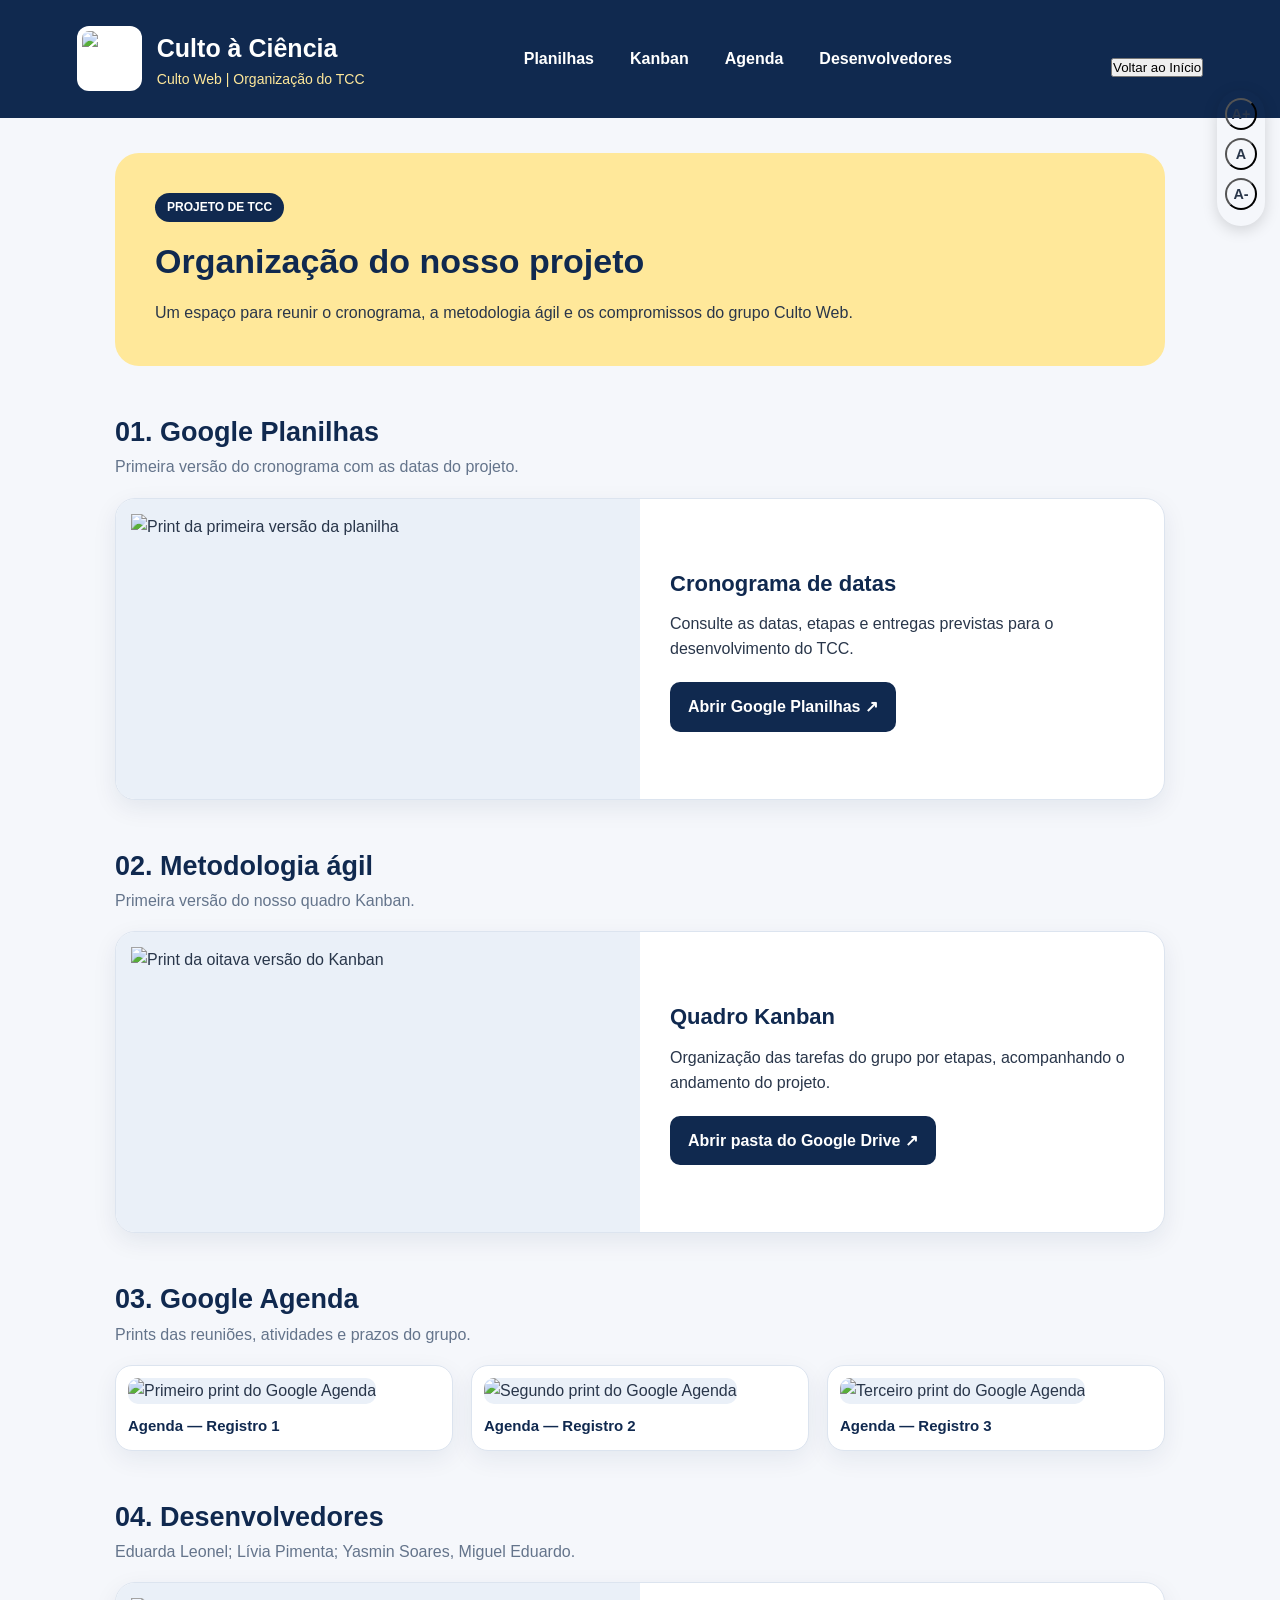
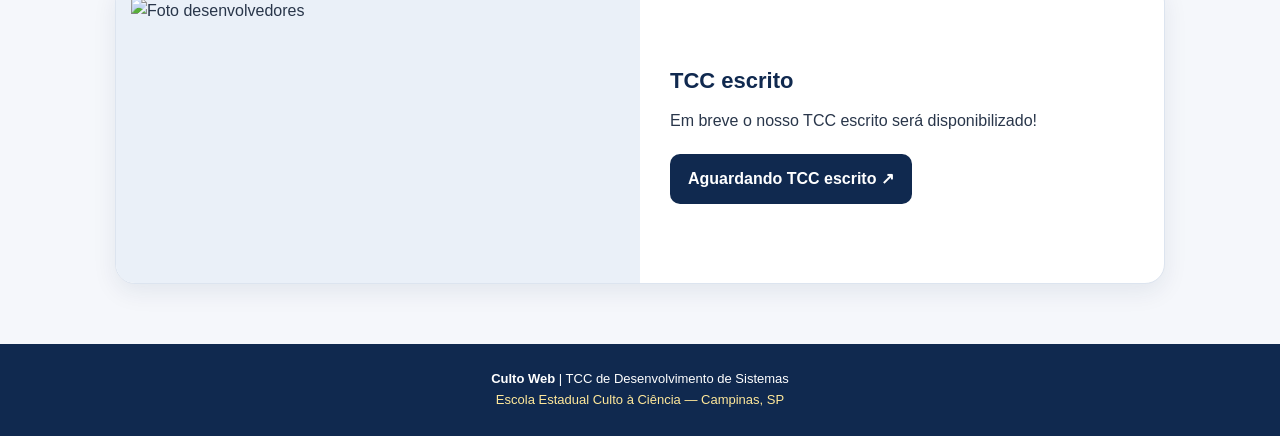
==== ds.html @ 795684e3 "Add files via upload Criação da pasta ds.html" ====
<!DOCTYPE html>
<html lang="pt-BR">
<head>
    <meta charset="UTF-8">
    <meta name="viewport" content="width=device-width, initial-scale=1.0">
    <title>Culto Web | Organização do TCC</title>
    <link rel="stylesheet" href="ds.css">
</head>
<body> 


    
    <!-- BARRA FLUTUANTE DE ACESSIBILIDADE -->
    <div class="accessibility-floating" aria-label="Controles de Acessibilidade">
        <button id="btn-aumentar-fonte" class="accessibility-floating__btn" title="Aumentar texto">A+</button>
        <button id="btn-restaurar-fonte" class="accessibility-floating__btn" title="Restaurar tamanho">A</button>
        <button id="btn-diminuir-fonte" class="accessibility-floating__btn" title="Diminuir texto">A-</button>
            <i class="fas fa-adjust"></i>
        </button>
    </div>
    
 
    <header>
        
        <div class="identidade">
            <!-- Coloque o símbolo da escola na pasta imagens -->
            <img src="portifólio/simbolo-escola.png"
                 alt="Símbolo da Escola Culto à Ciência"
                 class="logo">
 
            <div>
                <h1>Culto à Ciência</h1>
                <p>Culto Web | Organização do TCC</p>
            </div>
        </div>
 
        <nav>
            <a href="#planilhas">Planilhas</a>
            <a href="#kanban">Kanban</a>
            <a href="#agenda">Agenda</a>
            <a href="#desenvolvedores">Desenvolvedores</a>
        </nav>
        <div class="container" style="margin-top: 2rem; margin-bottom: 1rem; text-align: left;">
            <button onclick="window.location.href='index.html'" class="btn btn--primary" style="cursor: pointer;">
                <i class="fas fa-arrow-left"></i> Voltar ao Início
            </button>
        </div>
    </header>
 
    <main>
        <section class="apresentacao">
            <span class="etiqueta">PROJETO DE TCC</span>
            <h2>Organização do nosso projeto</h2>
            <p>
                Um espaço para reunir o cronograma, a metodologia ágil
                e os compromissos do grupo Culto Web.
            </p>
        </section>
 
        <!-- SEÇÃO 1: GOOGLE PLANILHAS -->
        <section class="secao" id="planilhas">
            <h2>01. Google Planilhas</h2>
            <p>Primeira versão do cronograma com as datas do projeto.</p>
 
            <div class="cartao">
                <img src="portifólio/cronograma.png"
                     alt="Print da primeira versão da planilha"
                     class="imagem">
 
                <div class="conteudo">
                    <h3>Cronograma de datas</h3>
                    <p>
                        Consulte as datas, etapas e entregas previstas
                        para o desenvolvimento do TCC.
                    </p>
 
                    <a href="https://docs.google.com/spreadsheets/d/1FAldz8HzgShDDwXfo3PcqcvnW3nmd5qfmg3WvIGVex4/edit?usp=sharing%22"
                       target="_blank"
                       rel="noopener noreferrer"
                       class="botao">
                        Abrir Google Planilhas ↗
                    </a>
                </div>
            </div>
        </section>
 
        <!-- SEÇÃO 2: GOOGLE DRIVE E KANBAN -->
        <section class="secao" id="kanban">
            <h2>02. Metodologia ágil</h2>
            <p>Primeira versão do nosso quadro Kanban.</p>
 
            <div class="cartao">
                <img src="portifólio/V.8 (KANBAN).png"
                     alt="Print da oitava versão do Kanban"
                     class="imagem">
 
                <div class="conteudo">
                    <h3>Quadro Kanban</h3>
                    <p>
                        Organização das tarefas do grupo por etapas,
                        acompanhando o andamento do projeto.
                    </p>
 
                    <a href="https://drive.google.com/drive/folders/1br6POq3XODMYmQQPQ0upS9NXGHw7sFBl?usp=sharing"
                       target="_blank"
                       rel="noopener noreferrer"
                       class="botao">
                        Abrir pasta do Google Drive ↗
                    </a>
                </div>
            </div>
        </section>
 
        <!-- SEÇÃO 3: GOOGLE AGENDA -->
        <section class="secao" id="agenda">
            <h2>03. Google Agenda</h2>
            <p>Prints das reuniões, atividades e prazos do grupo.</p>
 
            <div class="galeria">
                <div class="cartao-agenda">
                    <img src="portifólio/agenda-1.png"
                         alt="Primeiro print do Google Agenda">
                    <h3>Agenda — Registro 1</h3>
                </div>
 
                <div class="cartao-agenda">
                    <img src="portifólio/agenda-2.png"
                         alt="Segundo print do Google Agenda">
                    <h3>Agenda — Registro 2</h3>
                </div>
 
                <div class="cartao-agenda">
                    <img src="portifólio/agenda-3.png"
                         alt="Terceiro print do Google Agenda">
                    <h3>Agenda — Registro 3</h3>
                </div>
            </div>
        </section>
         <!-- SEÇÃO 4: DESENVOLVEDORES -->
         <section class="secao" id="desenvolvedores">
            <h2>04. Desenvolvedores</h2>
            <p>Eduarda Leonel; Lívia Pimenta; Yasmin Soares, Miguel Eduardo.</p>
 
            <div class="cartao">
                <img src="portifólio/nós.jpg"
                     alt="Foto desenvolvedores"
                     class="imagem">
 
                <div class="conteudo">
                    <h3>TCC escrito</h3>
                    <p>
                    Em breve o nosso TCC escrito será disponibilizado!
                    </p>
 
                    <a href="."
                       target="_blank"
                       rel="noopener noreferrer"
                       class="botao">
                        Aguardando TCC escrito ↗
                    </a>
                </div>
            </div>
        </section>
    </main>
 
    <footer>
        <p><strong>Culto Web</strong> | TCC de Desenvolvimento de Sistemas</p>
        <p>Escola Estadual Culto à Ciência — Campinas, SP</p>
    </footer>
 
    <script src="ds.js"></script>
</body>
</html>
---- ds.css ----
/* CORES DO SITE */
:root {
    --azul-marinho: #10294F;
    --amarelo-claro: #FFE89A;
    --branco: #FFFFFF;
    --fundo: #F5F7FB;
    --texto: #29364A;
    --borda: #DCE4EF;
}
 
* {
    margin: 0;
    padding: 0;
    box-sizing: border-box;
}
 
html {
    scroll-behavior: smooth;
}
 
body {
    font-family: Arial, sans-serif;
    background-color: var(--fundo);
    color: var(--texto);
    line-height: 1.6;
}
 
/* CABEÇALHO */
header {
    background-color: var(--azul-marinho);
    color: var(--branco);
    padding: 22px 6%;
    display: flex;
    justify-content: space-between;
    align-items: center;
    gap: 20px;
    flex-wrap: wrap;
}
 
.identidade {
    display: flex;
    align-items: center;
    gap: 15px;
}
 
.logo {
    width: 65px;
    height: 65px;
    object-fit: contain;
    background-color: var(--branco);
    border-radius: 12px;
    padding: 5px;
}
 
header h1 {
    font-size: 25px;
}
 
header p {
    color: var(--amarelo-claro);
    font-size: 14px;
}
 
nav {
    display: flex;
    gap: 10px;
    flex-wrap: wrap;
}
 
nav a {
    color: var(--branco);
    text-decoration: none;
    padding: 8px 13px;
    border-radius: 20px;
    font-weight: bold;
}
 
nav a:hover {
    background-color: var(--amarelo-claro);
    color: var(--azul-marinho);
}
 
/* APRESENTAÇÃO */
main {
    width: 90%;
    max-width: 1050px;
    margin: auto;
}
 
.apresentacao {
    background-color: var(--amarelo-claro);
    padding: 40px;
    margin: 35px 0;
    border-radius: 24px;
}
 
.etiqueta {
    display: inline-block;
    background-color: var(--azul-marinho);
    color: var(--branco);
    padding: 5px 12px;
    border-radius: 20px;
    font-size: 12px;
    font-weight: bold;
}
 
.apresentacao h2 {
    color: var(--azul-marinho);
    font-size: 34px;
    margin: 12px 0;
}
 
/* SEÇÕES */
.secao {
    margin: 45px 0;
    scroll-margin-top: 20px;
}
 
.secao > h2 {
    color: var(--azul-marinho);
    font-size: 27px;
}
 
.secao > p {
    margin-bottom: 18px;
    color: #64748B;
}
 
/* CARTÕES PRINCIPAIS */
.cartao {
    display: grid;
    grid-template-columns: 1fr 1fr;
    align-items: center;
    background-color: var(--branco);
    border: 1px solid var(--borda);
    border-radius: 20px;
    overflow: hidden;
    box-shadow: 0 8px 25px rgba(16, 41, 79, 0.08);
}
 
.imagem {
    width: 100%;
    height: 300px;
    object-fit: contain;
    padding: 15px;
    background-color: #EAF0F8;
}
 
.conteudo {
    padding: 30px;
}
 
.conteudo h3 {
    color: var(--azul-marinho);
    font-size: 22px;
    margin-bottom: 10px;
}
 
.conteudo p {
    margin-bottom: 20px;
}
 
/* BOTÕES */
.botao {
    display: inline-block;
    background-color: var(--azul-marinho);
    color: var(--branco);
    padding: 12px 18px;
    border-radius: 10px;
    text-decoration: none;
    font-weight: bold;
    transition: 0.2s;
}
 
.botao:hover {
    background-color: #244B7D;
    transform: translateY(-2px);
}
 
/* GALERIA DO GOOGLE AGENDA */
.galeria {
    display: grid;
    grid-template-columns: repeat(3, 1fr);
    gap: 18px;
}
 
.cartao-agenda {
    background-color: var(--branco);
    border: 1px solid var(--borda);
    border-radius: 17px;
    padding: 12px;
    box-shadow: 0 8px 25px rgba(16, 41, 79, 0.07);
}
 
.cartao-agenda img {
    width: 100%;
    height: 220px;
    object-fit: contain;
    background-color: #EAF0F8;
    border-radius: 10px;
}
 
.cartao-agenda h3 {
    color: var(--azul-marinho);
    font-size: 15px;
    margin-top: 10px;
}
 
/* RODAPÉ */
footer {
    margin-top: 60px;
    padding: 25px;
    text-align: center;
    background-color: var(--azul-marinho);
    color: var(--branco);
    font-size: 13px;
}
 
footer p + p {
    color: var(--amarelo-claro);
}
 
/* ADAPTAÇÃO PARA CELULAR */
@media (max-width: 700px) {
    header {
        align-items: flex-start;
    }
 
    nav {
        width: 100%;
    }
 
    .apresentacao {
        padding: 25px;
    }
 
    .apresentacao h2 {
        font-size: 27px;
    }
 
    .cartao {
        grid-template-columns: 1fr;
    }
 
    .galeria {
        grid-template-columns: 1fr;
    }
 
    .imagem {
        height: auto;
        max-height: 300px;
    }
 
    .cartao-agenda img {
        height: auto;
        max-height: 350px;
    }
}
 
nav a.selecionado {
    background-color: var(--amarelo-claro);
    color: var(--azul-marinho);
}
.accessibility-floating {
    position: fixed;
    top: 90px;
    right: 15px;
    z-index: 2000;
    display: flex;
    flex-direction: column;
    gap: 8px;
    background-color: var(--cor-branca);
    padding: 8px;
    border-radius: 30px;
    box-shadow: 0 4px 15px rgba(0, 0, 0, 0.15);
    border: 2px solid var(--cor-primaria);
  }
  
  .accessibility-floating__btn {
    background-color: transparent;
    color: var(--cor-primaria);
    width: 32px;
    height: 32px;
    border-radius: 50%;
    display: flex;
    align-items: center;
    justify-content: center;
    font-weight: 700;
    font-size: 0.9rem;
    transition: var(--transicao-suave);
  }
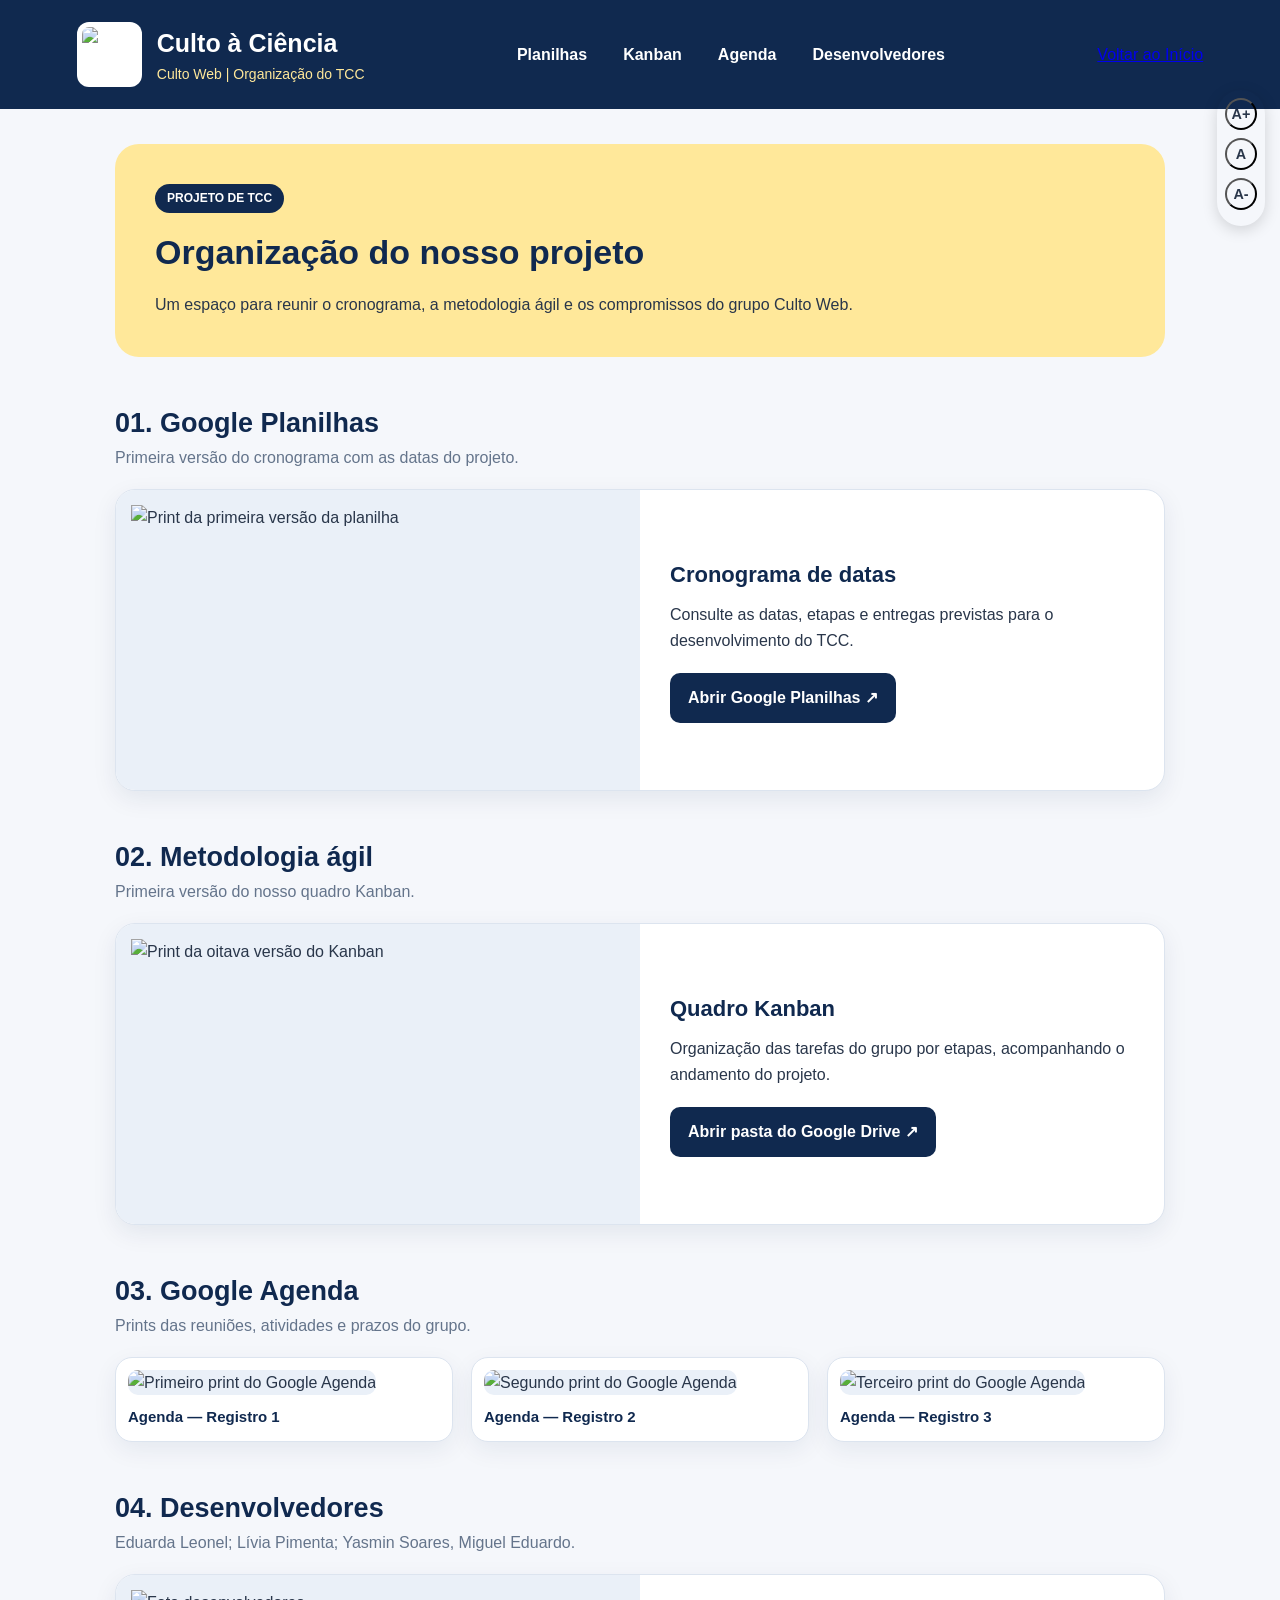
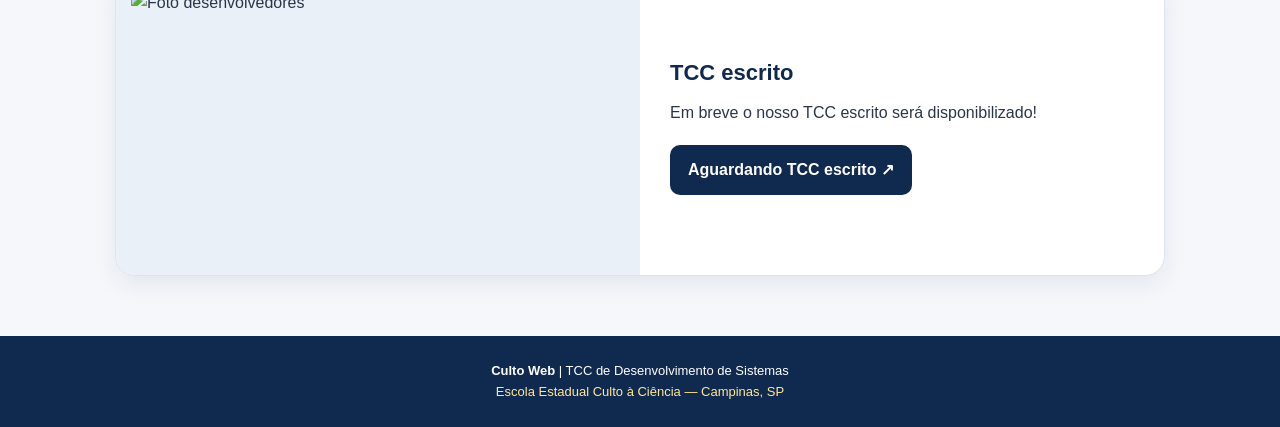
==== commit ff90cdc0: "atualização semifinal" ====
--- a/ds.html
+++ b/ds.html
@@ -40,11 +40,11 @@
             <a href="#agenda">Agenda</a>
             <a href="#desenvolvedores">Desenvolvedores</a>
         </nav>
-        <div class="container" style="margin-top: 2rem; margin-bottom: 1rem; text-align: left;">
-            <button onclick="window.location.href='index.html'" class="btn btn--primary" style="cursor: pointer;">
-                <i class="fas fa-arrow-left"></i> Voltar ao Início
-            </button>
-        </div>
+        <a href="index.html" class="botao-pill-voltar">
+    Voltar ao Início
+</a>
+
+
     </header>
  
     <main>
@@ -170,4 +170,4 @@
  
     <script src="ds.js"></script>
 </body>
-</html>+</html>
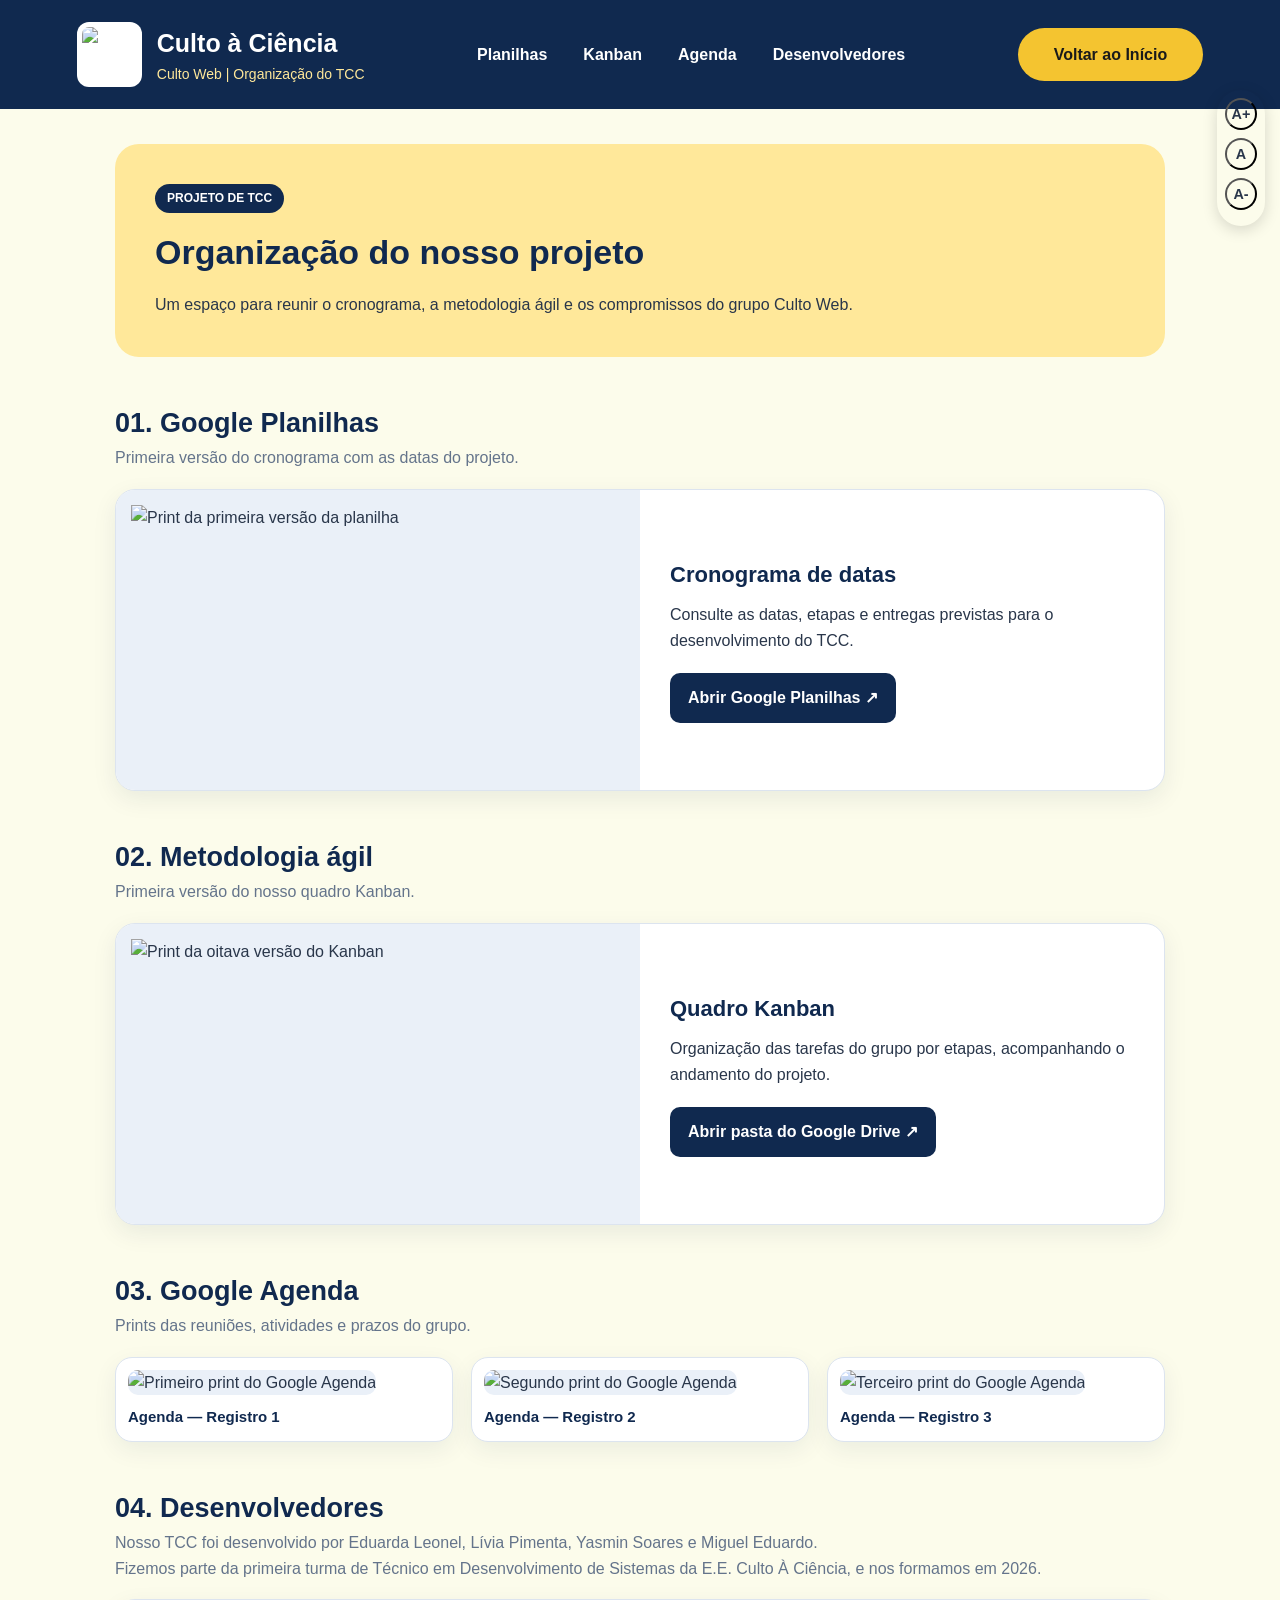
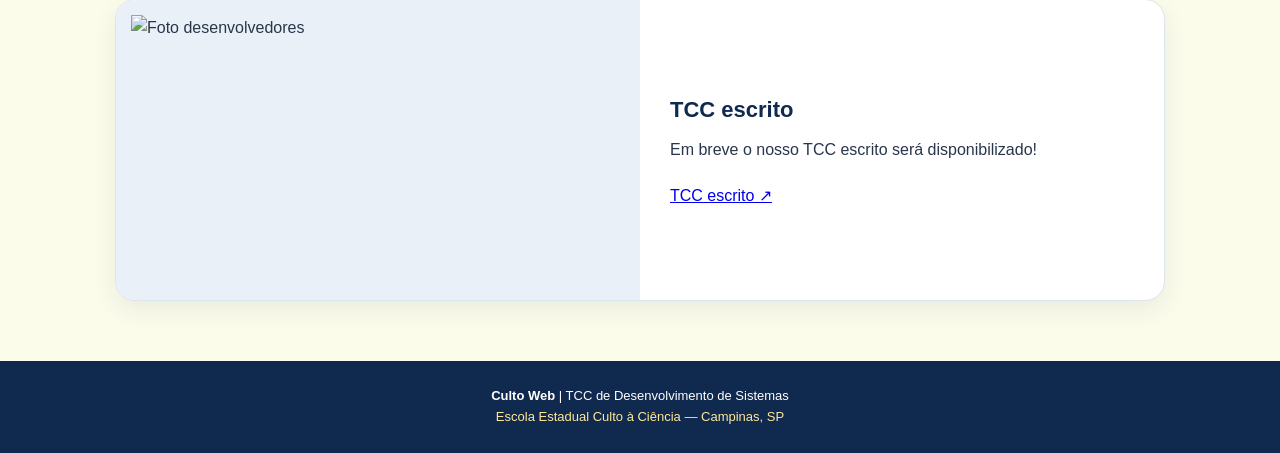
==== commit 5b71d12d: "tcc final" ====
--- a/ds.html
+++ b/ds.html
@@ -139,7 +139,7 @@
          <!-- SEÇÃO 4: DESENVOLVEDORES -->
          <section class="secao" id="desenvolvedores">
             <h2>04. Desenvolvedores</h2>
-            <p>Eduarda Leonel; Lívia Pimenta; Yasmin Soares, Miguel Eduardo.</p>
+            <p> Nosso TCC foi desenvolvido por Eduarda Leonel, Lívia Pimenta, Yasmin Soares e Miguel Eduardo. <br> Fizemos parte da primeira turma de Técnico em Desenvolvimento de Sistemas da E.E. Culto À Ciência, e nos formamos em 2026.</p>
  
             <div class="cartao">
                 <img src="portifólio/nós.jpg"
@@ -148,15 +148,18 @@
  
                 <div class="conteudo">
                     <h3>TCC escrito</h3>
+
                     <p>
                     Em breve o nosso TCC escrito será disponibilizado!
                     </p>
  
-                    <a href="."
+                    <a href="TCC Culto-Web.pdf" target="_blank" class="botao-pdf"
                        target="_blank"
                        rel="noopener noreferrer"
                        class="botao">
-                        Aguardando TCC escrito ↗
+                        TCC escrito ↗
+                       
+
                     </a>
                 </div>
             </div>
--- a/ds.css
+++ b/ds.css
@@ -3,7 +3,7 @@
     --azul-marinho: #10294F;
     --amarelo-claro: #FFE89A;
     --branco: #FFFFFF;
-    --fundo: #F5F7FB;
+    --fundo: #fcfceb;
     --texto: #29364A;
     --borda: #DCE4EF;
 }
@@ -289,4 +289,35 @@
     font-size: 0.9rem;
     transition: var(--transicao-suave);
   }
-  +  
+  /* BOTÃO FORMATO PÍLULA IGUAL À IMAGEM */
+.botao-pill-voltar {
+    display: inline-block;
+    padding: 14px 36px; /* Espaçamento interno (altura e largura) */
+    font-family: Arial, sans-serif; /* Alinhado com a fonte do seu body */
+    font-size: 16px;
+    font-weight: bold; /* Deixa o texto em negrito */
+    color: #1a1a1a; /* Cor do texto escura idêntica à foto */
+    background-color: #f4c430; /* O amarelo exato do seu site (var(--cor-secundaria)) */
+    text-decoration: none; /* Remove o sublinhado padrão de links */
+    border-radius: 100px; /* Garante as pontas perfeitamente arredondadas */
+    border: none;
+    text-align: center;
+    cursor: pointer;
+    transition: background-color 0.2s ease, transform 0.2s ease;
+}
+
+/* Efeito sutil ao passar o mouse por cima (Hover) */
+.botao-pill-voltar:hover {
+    background-color: #e0b324; /* Escurece o amarelo de leve */
+    transform: translateY(-1px); /* Pequeno efeito de elevação */
+}
+
+/* Integração automática com o seu sistema de Alto Contraste */
+body.alto-contraste .botao-pill-voltar {
+    background-color: #132a5c !important;
+    color: #fafae8 !important;
+    border: 2px solid #ffffff !important;
+}
+
+  
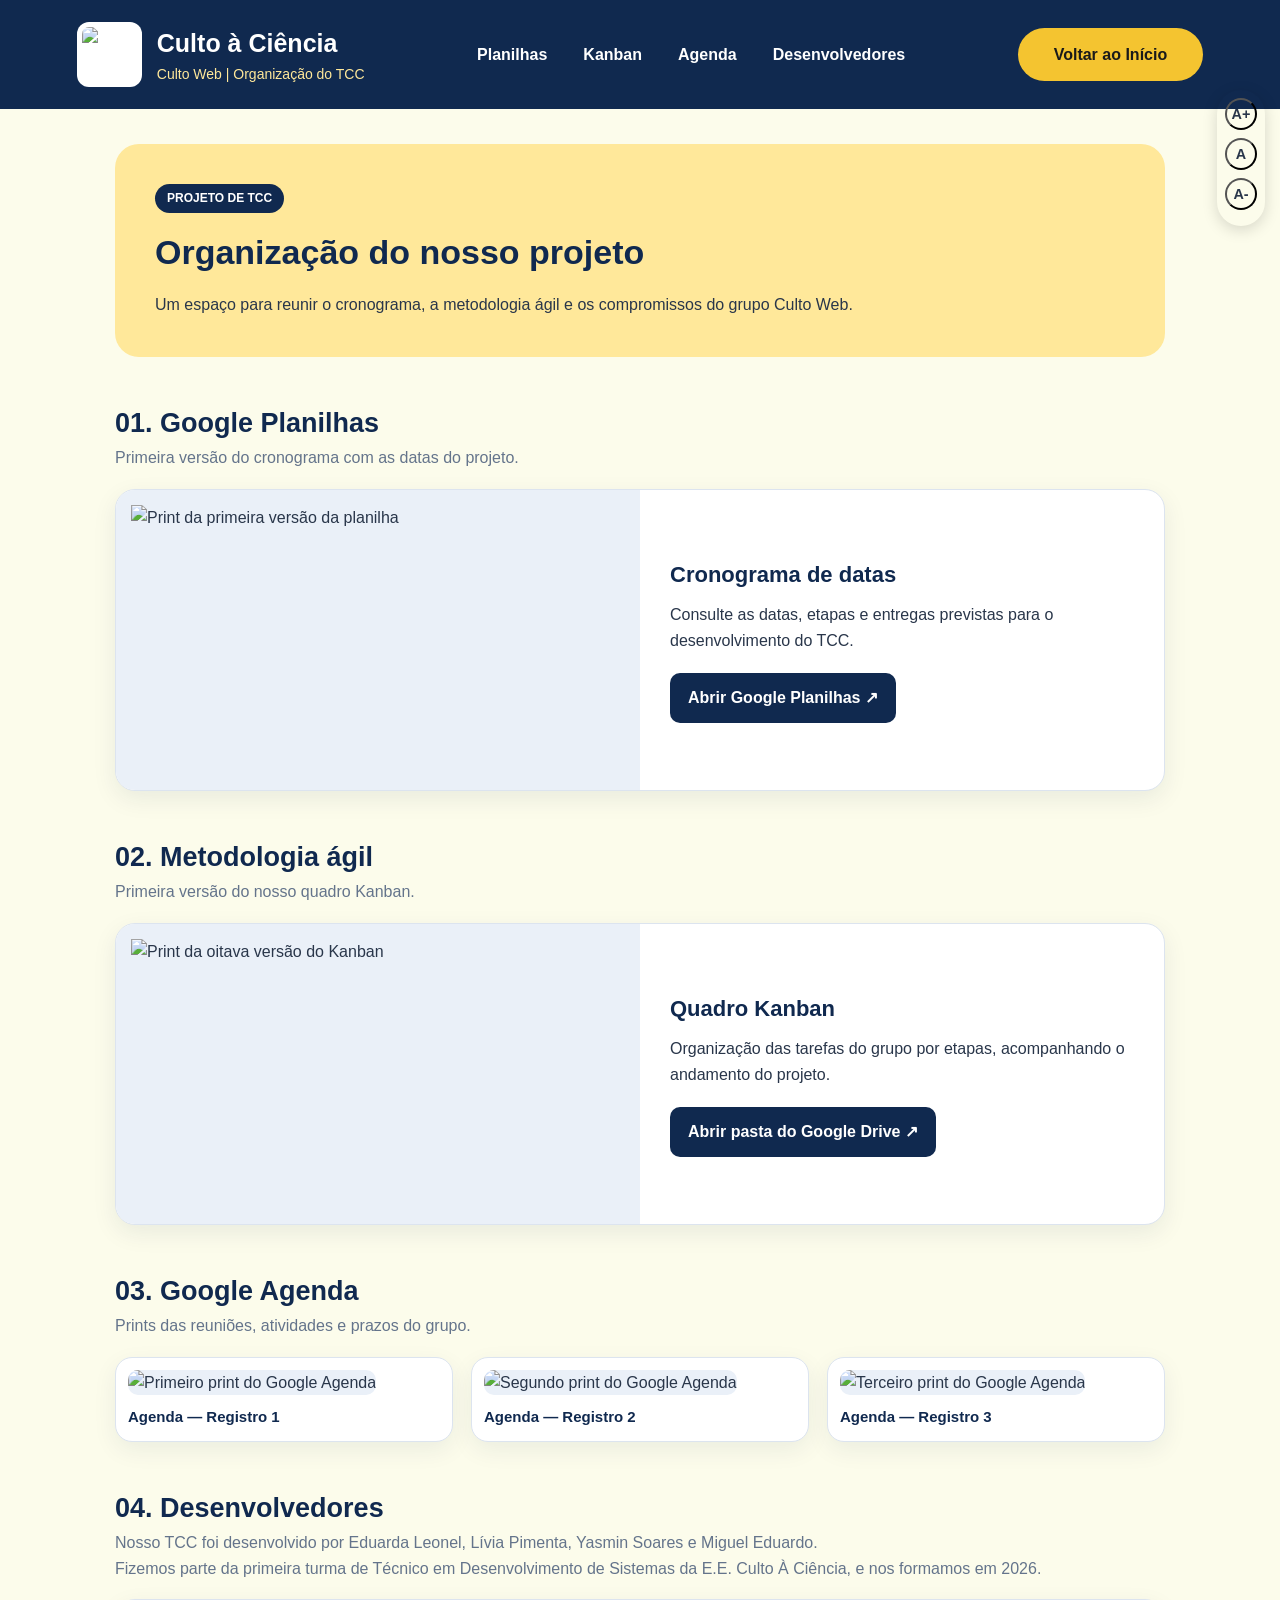
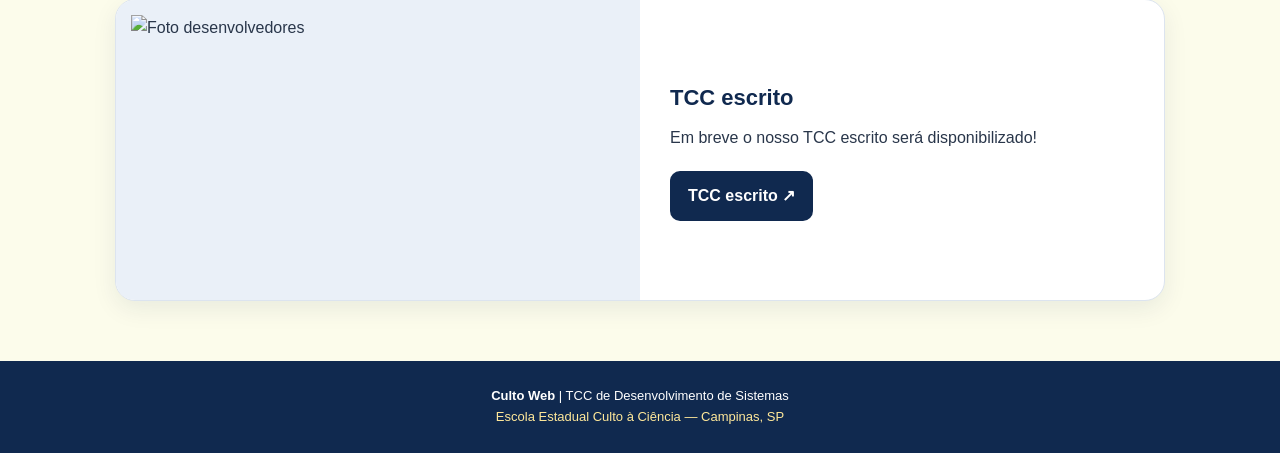
==== commit d0afb13a: "só falta datas e prazos" ====
--- a/ds.html
+++ b/ds.html
@@ -101,7 +101,7 @@
                         acompanhando o andamento do projeto.
                     </p>
  
-                    <a href="https://drive.google.com/drive/folders/1br6POq3XODMYmQQPQ0upS9NXGHw7sFBl?usp=sharing"
+                    <a href="https://drive.google.com/drive/folders/1ddfDBBO7PkCsOd2FbHaZAxLrTPZEKa_G?usp=sharing"
                        target="_blank"
                        rel="noopener noreferrer"
                        class="botao">
--- a/ds.css
+++ b/ds.css
@@ -176,6 +176,22 @@
     background-color: #244B7D;
     transform: translateY(-2px);
 }
+
+.botao-pdf {
+    display: inline-block;
+    background-color: var(--azul-marinho);
+    color: var(--branco);
+    padding: 12px 18px;
+    border-radius: 10px;
+    text-decoration: none;
+    font-weight: bold;
+    transition: 0.2s;
+  }
+  
+  .botao-pdf:hover {
+    background-color: #244B7D;
+    transform: translateY(-2px);
+  }
  
 /* GALERIA DO GOOGLE AGENDA */
 .galeria {
